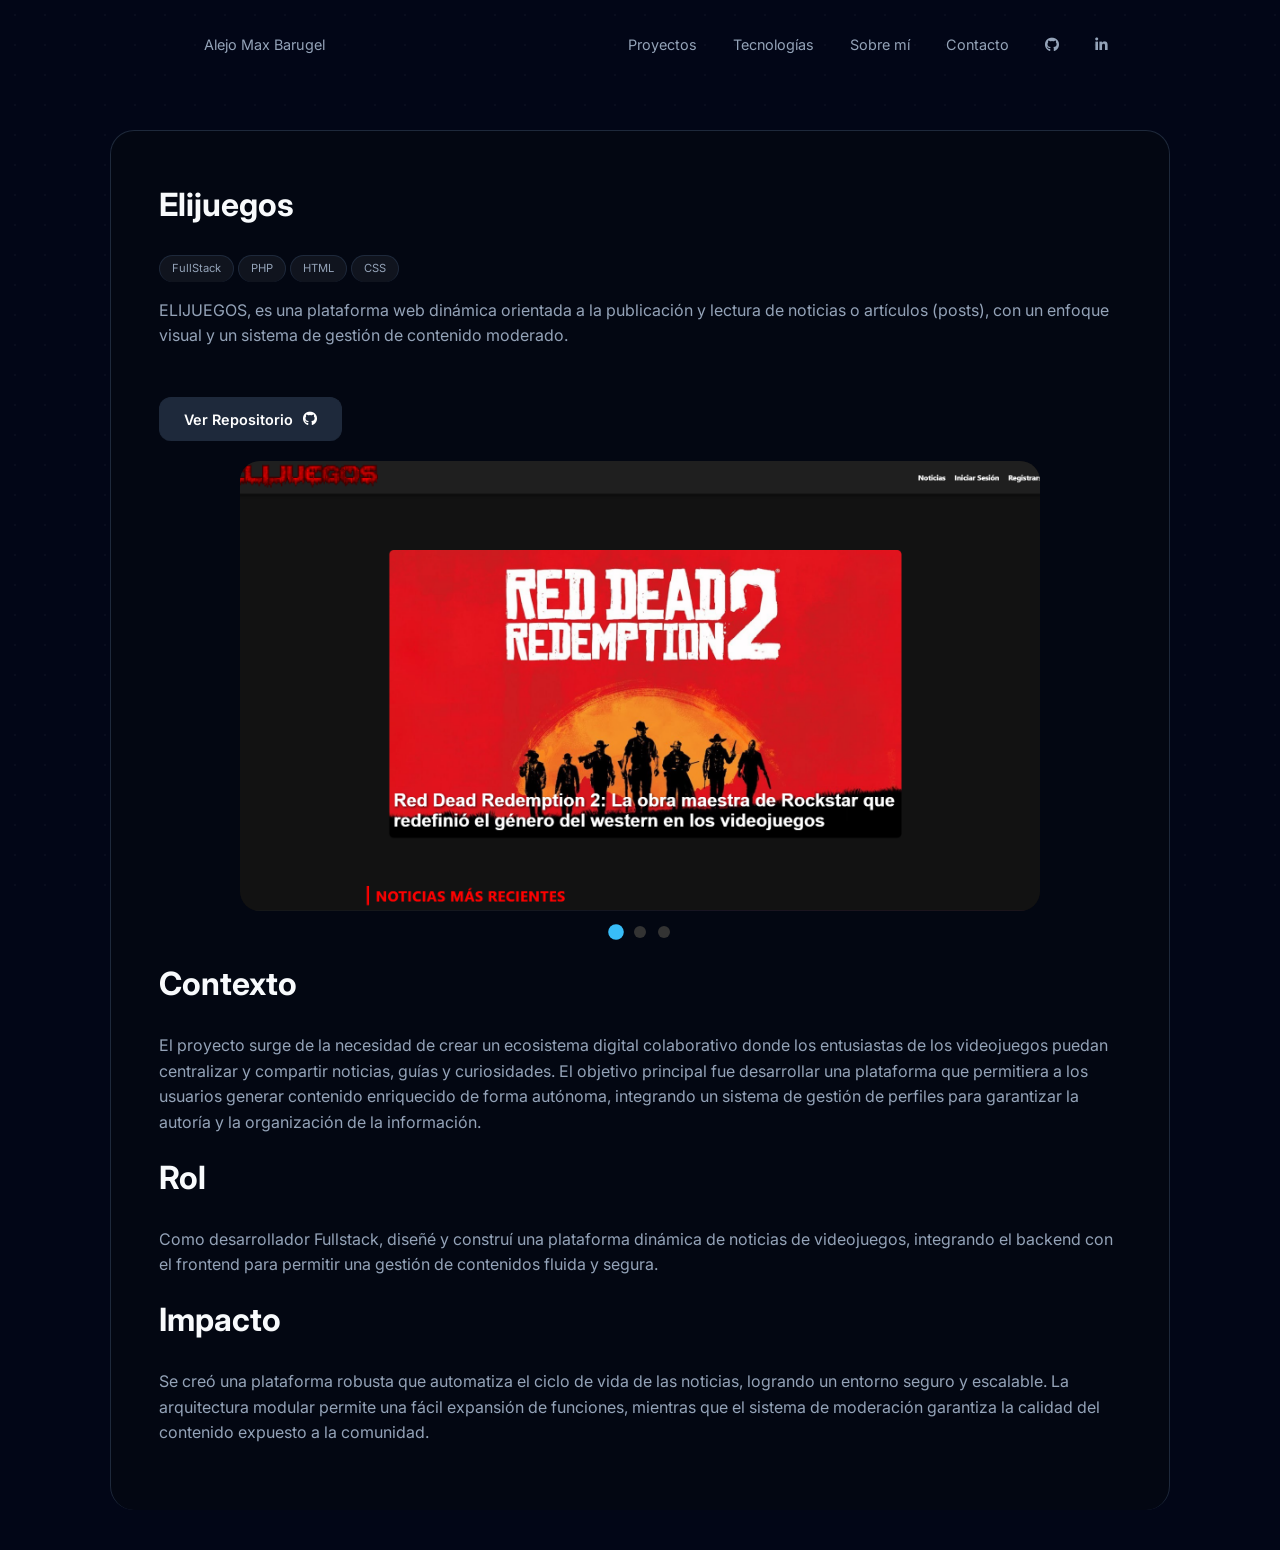
==== elijuegos.html @ e91fb5f2 "primer commit" ====
<!DOCTYPE html>
<html lang="es">
<head>
    <meta charset="UTF-8">
    <meta name="viewport" content="width=device-width, initial-scale=1.0">
    <title>Alejo Max Barugel | Developer</title>
    <link rel="stylesheet" href="https://cdnjs.cloudflare.com/ajax/libs/font-awesome/6.5.1/css/all.min.css">
    <link href="https://fonts.googleapis.com/css2?family=Inter:wght@300;400;600;800&display=swap" rel="stylesheet">
    <link rel="stylesheet" href="assets/css/style.css">
</head>
<body>
    <div class="grid-background"></div>
    
    <nav class="reveal" style="--d: 0ms;">
        <div class="nav-links"><a href="index.html">Alejo Max Barugel</a></div>
        <div class="nav-links">
            <a href="index.html">Proyectos</a>
            <a href="index.html">Tecnologías</a>
            <a href="index.html">Sobre mí</a>
            <a href="index.html">Contacto</a>
            <a href="https://github.com/BarujitaWD" target="_blank"><i class="fa-brands fa-github"></i></a>
            <a href="https://www.linkedin.com/in/alejo-barugel-a94419276" target="_blank"><i class="fa-brands fa-linkedin-in"></i></a>
        </div>
    </nav>

    <main class="main-content">
        

        <div class="cards-container">
            
			<section id="proyectos" class="card reveal" style="--d: 200ms;">
                <h2>Elijuegos</h2> <span class="badge">FullStack</span> <span class="badge">PHP</span> <span class="badge">HTML</span> <span class="badge">CSS</span>
                <p style="color: var(--text-secondary); margin-bottom: 2rem;">ELIJUEGOS, es una plataforma web dinámica orientada a la publicación y lectura de noticias o artículos (posts), con un enfoque visual y un sistema de gestión de contenido moderado.</p>
                <a href="https://github.com/BarujitaWD/elijuegos.git" class="btn-cv" >Ver Repositorio <i class="fa-brands fa-github"></i></a>

                <div class="slider-wrapper">
    <input type="radio" name="foto" id="img1" checked>
    <input type="radio" name="foto" id="img2">
    <input type="radio" name="foto" id="img3">

    <div class="slider-main">
        <div class="slides-container">
            <div class="img-slide"><img src="assets/img/slider1.png" alt="1"></div>
            <div class="img-slide"><img src="assets/img/slider2.png" alt="2"></div>
            <div class="img-slide"><img src="assets/img/slider3.png" alt="3"></div>
        </div>
    </div>

    <div class="slider-dots">
        <label for="img1"></label>
        <label for="img2"></label>
        <label for="img3"></label>
    </div>
</div>
<section class="opacity-0 animate-fade-in" style="animation-delay: 0.15s;"><h2 class="text-xs font-medium text-muted-foreground uppercase tracking-widest mb-3">Contexto</h2><p class="text-foreground leading-relaxed">El proyecto surge de la necesidad de crear un ecosistema digital colaborativo donde los entusiastas de los videojuegos puedan centralizar y compartir noticias, guías y curiosidades. El objetivo principal fue desarrollar una plataforma que permitiera a los usuarios generar contenido enriquecido de forma autónoma, integrando un sistema de gestión de perfiles para garantizar la autoría y la organización de la información.</p></section>
<section class="opacity-0 animate-fade-in" style="animation-delay: 0.2s;"><h2 class="text-xs font-medium text-muted-foreground uppercase tracking-widest mb-3">Rol</h2><p class="text-foreground leading-relaxed">Como desarrollador Fullstack, diseñé y construí una plataforma dinámica de noticias de videojuegos, integrando el backend con el frontend para permitir una gestión de contenidos fluida y segura.</p></section>
<section class="opacity-0 animate-fade-in" style="animation-delay: 0.25s;"><h2 class="text-xs font-medium text-muted-foreground uppercase tracking-widest mb-3">Impacto</h2><p class="text-foreground leading-relaxed">Se creó una plataforma robusta que automatiza el ciclo de vida de las noticias, logrando un entorno seguro y escalable. La arquitectura modular permite una fácil expansión de funciones, mientras que el sistema de moderación garantiza la calidad del contenido expuesto a la comunidad.</p></section>

                
               
            </section>

            
        </div>
    </main>
    <script src="assets/js/script.js"></script>
</body>
</html>
---- assets/css/style.css ----
:root {
    --bg-color: #020617;
    --card-bg: #030712;
    --border-color: #1e293b;
    --text-primary: #f8fafc;
    --text-secondary: #94a3b8;
    --transition-fast: 0.3s cubic-bezier(0.4, 0, 0.2, 1);
    --transition-slow: 1s cubic-bezier(0.16, 1, 0.3, 1);
}

* { margin: 0; padding: 0; box-sizing: border-box; }
html { scroll-behavior: smooth; }

body {
    background-color: var(--bg-color);
    color: var(--text-primary);
    font-family: 'Inter', sans-serif;
    line-height: 1.6;
}

.grid-background {
    position: fixed;
    top: 0; left: 0; width: 100%; height: 100%;
    background-image: radial-gradient(rgba(255,255,255,0.03) 1px, transparent 1px);
    background-size: 30px 30px;
    z-index: -1;
}

nav {
    max-width: 1000px;
    margin: 0 auto;
    padding: 2rem;
    display: flex;
    justify-content: space-between;
}

.nav-links a {
    color: var(--text-secondary);
    text-decoration: none;
    margin-left: 2rem;
    font-size: 0.9rem;
    transition: 0.3s;
}

.nav-links a:hover { color: white; text-shadow: 0 0 10px rgba(255,255,255,0.5); }

.main-content {
    max-width: 1100px;
    margin: 40px auto;
    padding: 0 20px;
    display: flex;
    gap: 40px;
}


.profile-img {
    width: 180px;
    height: 180px;
    border-radius: 50%;
    object-fit: cover;
    border: 2px solid var(--border-color);
    margin-bottom: 20px;
}

.social-column { display: flex; flex-direction: column; gap: 15px; align-items: center; }
.icon-circle {
    width: 50px;
    height: 50px;
    background: var(--card-bg);
    border: 1px solid var(--border-color);
    border-radius: 12px;
    display: flex;
    align-items: center;
    justify-content: center;
    color: white;
    text-decoration: none;
    transition: var(--transition-fast);
}

.icon-circle:hover { background: white; color: black; transform: translateY(-3px); }

.cards-container { flex: 1; display: flex; flex-direction: column; gap: 24px; }
.card {
    background: var(--card-bg);
    border: 1px solid var(--border-color);
    border-radius: 24px;
    padding: 3rem;
    transition: border-color 0.3s;
}
.card:hover { border-color: #334155; }

h2 { margin-bottom: 1.5rem; font-size: 2rem; }
p { color: var(--text-secondary); margin-bottom: 1rem; }


.btn-cv, .copy-btn {
    display: inline-flex;
    align-items: center;
    gap: 10px;
    background: #1e293b;
    color: white;
    padding: 10px 24px;
    border-radius: 12px;
    text-decoration: none;
    margin-top: 1rem;
    font-weight: 600;
    transition: var(--transition-fast);
    border: 1px solid var(--border-color);
    cursor: pointer;
    font-family: inherit; 
    font-size: 0.9rem;
}

.btn-cv:hover, .copy-btn:hover { 
    background: white; 
    color: black; 
    transform: translateY(-2px);
}

.tech-grid {
    display: grid;
    grid-template-columns: repeat(2, 1fr);
    gap: 20px;
}

.tech-box {
    background: rgba(255,255,255,0.01);
    border: 1px solid var(--border-color);
    border-radius: 16px;
    padding: 1.5rem;
    transition: 0.3s;
}

.tech-box:hover {
    background: rgba(255,255,255,0.03);
    transform: scale(1.02);
    border-color: #475569;
}

.tech-box h4 { margin-bottom: 1.2rem; font-size: 0.9rem; text-transform: uppercase; }

.tech-icons { display: flex; flex-wrap: wrap; gap: 12px; }
.tech-item {
    display: flex;
    flex-direction: column;
    align-items: center;
    width: 60px;
    transition: 0.3s;
}
.tech-item i { font-size: 1.8rem; margin-bottom: 5px; opacity: 0.8; }
.tech-item span { font-size: 0.65rem; color: var(--text-secondary); text-align: center; }

.tech-item:hover { transform: translateY(-5px); }
.tech-item:hover i { opacity: 1; filter: drop-shadow(0 0 8px currentColor); }

.project-card { display: flex; gap: 5rem; padding: 5px }
.project-img { flex: 1; background: #0f172a; height: 150px; border-radius: 16px; }
.img-pro{
    width: 100%
}

.projects-link{
    text-decoration: none;
    color: var(--text-secondary);
}




.badge {
    background: rgba(255,255,255,0.05);
    padding: 4px 12px;
    border-radius: 100px;
    font-size: 0.7rem;
    border: 1px solid var(--border-color);
    color: #94a3b8;
    margin-bottom: 1rem;
    display: inline-block;
}

.reveal {
    opacity: 0;
    transform: translateY(20px);
    transition: var(--transition-slow);
    transition-delay: var(--d);
}

.reveal.visible { opacity: 1; transform: translateY(0); }



#proyectos, 
#proyectos *, 
.project-card, 
.project-card * {
    text-decoration: none !important; 
    border-bottom: none !important;   
    box-shadow: none !important;      
}

/
#proyectos a, 
.project-card a {
    color: inherit !important; 
    text-decoration: none !important;
}


u {
    text-decoration: none !important;
}


  @media (max-width: 768px) {
    .main-content { flex-direction: column; }
    .profile-sidebar { position: static; }
    .profile-img{margin-left:280px;}
    .tech-grid { grid-template-columns: 1fr; }
    .social-column { flex-direction: row; justify-content: center; }
    .project-card { display: flex; gap: 5rem; }
    .project-img { flex: 1; background: #0f172a; height: 300px; border-radius: 16px; }
    .img-pro{
     height: 300px
}
}

.slider-wrapper {
    width: 100%;
    max-width: 800px;
    margin: 20px auto;
    position: relative;
}

/* Esconder los inputs */
input[type="radio"] { display: none; }

.slider-main {
    width: 100%;
    border-radius: 20px;
    overflow: hidden;
    aspect-ratio: 16 / 9; /* Mantiene la forma rectangular */
    background: #0c0c0c;
}

.slides-container {
    display: flex;
    width: 300%; /* 100% por cada imagen */
    height: 100%;
    transition: transform 0.8s cubic-bezier(0.65, 0, 0.35, 1);
}

.img-slide {
    width: 33.333%;
    height: 100%;
}

.img-slide img {
    width: 100%;
    height: 100%;
    object-fit: cover; /* Evita que la imagen se deforme */
}

/* Lógica de movimiento */
#img1:checked ~ .slider-main .slides-container { transform: translateX(0); }
#img2:checked ~ .slider-main .slides-container { transform: translateX(-33.333%); }
#img3:checked ~ .slider-main .slides-container { transform: translateX(-66.666%); }

/* Estilo de los puntos */
.slider-dots {
    display: flex;
    justify-content: center;
    gap: 12px;
    margin-top: 15px;
}

.slider-dots label {
    width: 12px;
    height: 12px;
    border-radius: 50%;
    background: #333;
    cursor: pointer;
    transition: 0.3s;
}

/* Efecto cuando está seleccionado */
#img1:checked ~ .slider-dots label[for="img1"],
#img2:checked ~ .slider-dots label[for="img2"],
#img3:checked ~ .slider-dots label[for="img3"] {
    background: #38bdf8; /* El azul de tu tema */
    transform: scale(1.3);
}
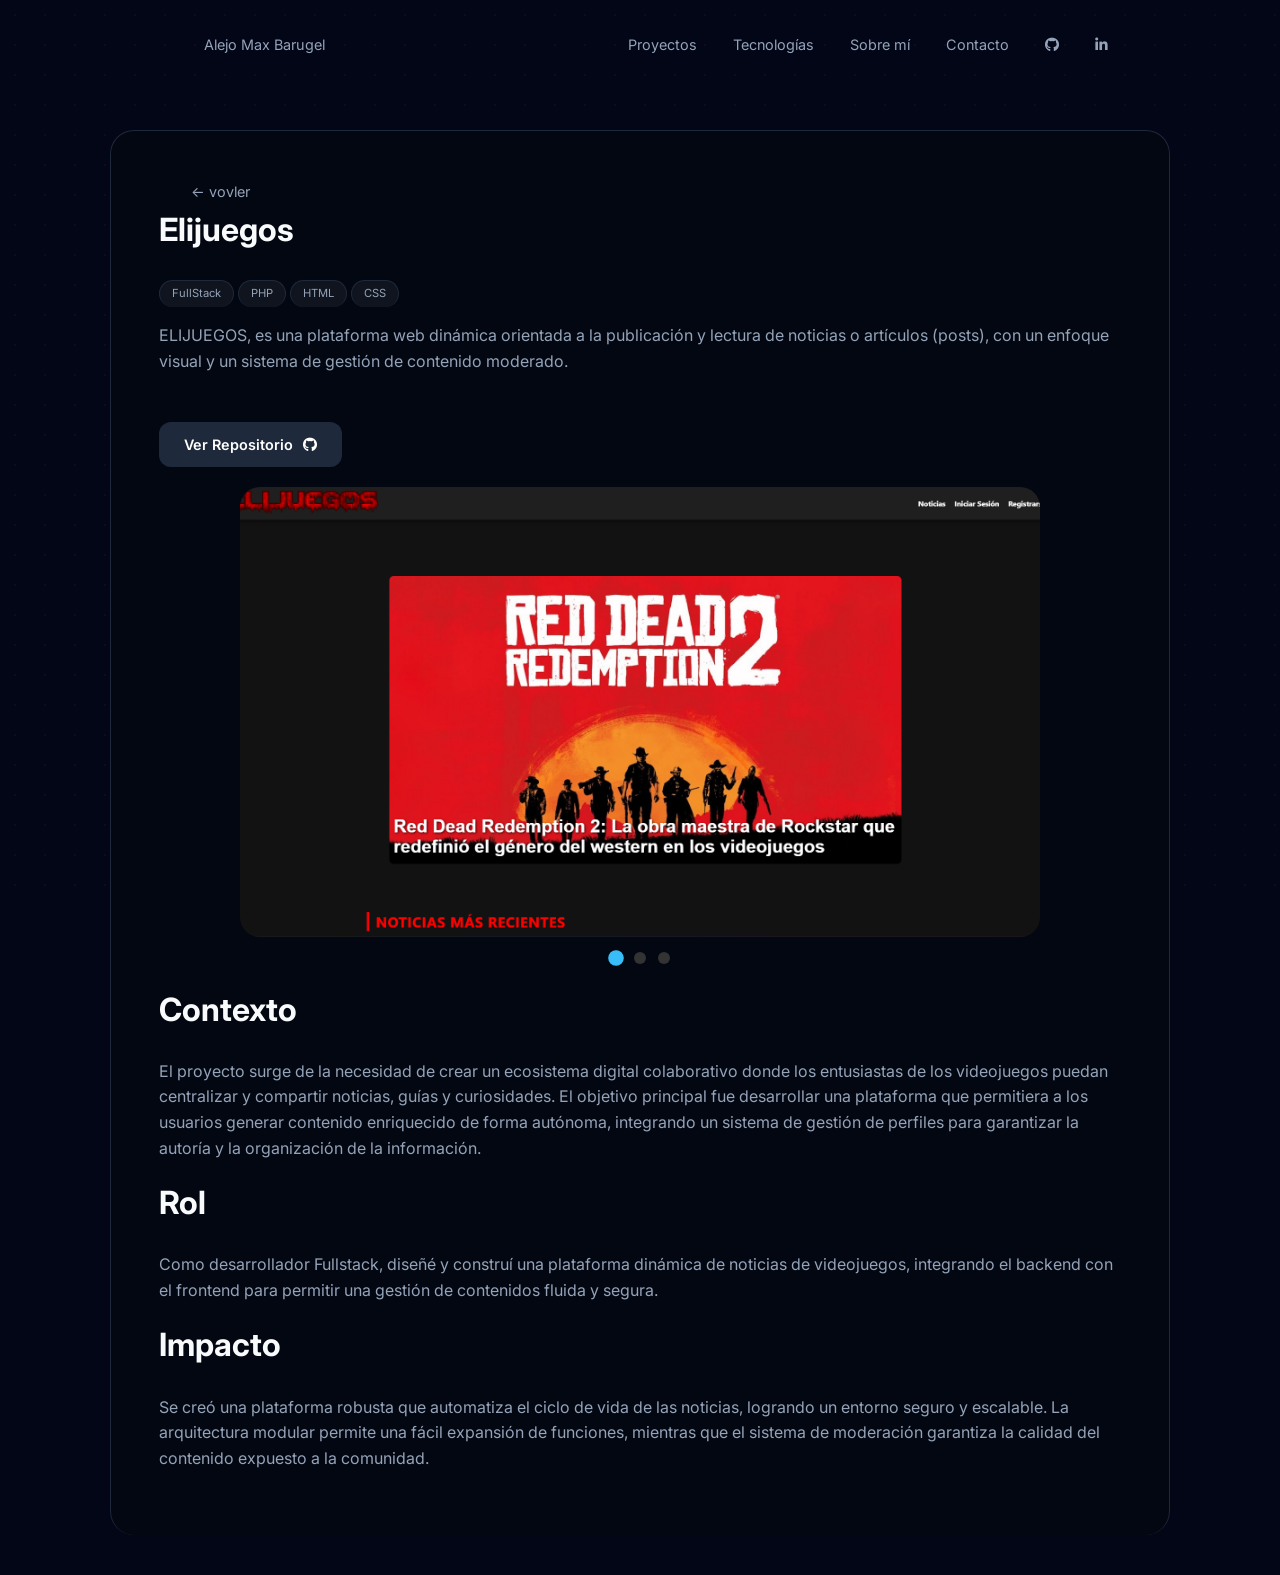
==== commit df6759c1: "Add files via upload" ====
--- a/elijuegos.html
+++ b/elijuegos.html
@@ -1,68 +1,69 @@
-<!DOCTYPE html>
-<html lang="es">
-<head>
-    <meta charset="UTF-8">
-    <meta name="viewport" content="width=device-width, initial-scale=1.0">
-    <title>Alejo Max Barugel | Developer</title>
-    <link rel="stylesheet" href="https://cdnjs.cloudflare.com/ajax/libs/font-awesome/6.5.1/css/all.min.css">
-    <link href="https://fonts.googleapis.com/css2?family=Inter:wght@300;400;600;800&display=swap" rel="stylesheet">
-    <link rel="stylesheet" href="assets/css/style.css">
-</head>
-<body>
-    <div class="grid-background"></div>
-    
-    <nav class="reveal" style="--d: 0ms;">
-        <div class="nav-links"><a href="index.html">Alejo Max Barugel</a></div>
-        <div class="nav-links">
-            <a href="index.html">Proyectos</a>
-            <a href="index.html">Tecnologías</a>
-            <a href="index.html">Sobre mí</a>
-            <a href="index.html">Contacto</a>
-            <a href="https://github.com/BarujitaWD" target="_blank"><i class="fa-brands fa-github"></i></a>
-            <a href="https://www.linkedin.com/in/alejo-barugel-a94419276" target="_blank"><i class="fa-brands fa-linkedin-in"></i></a>
-        </div>
-    </nav>
-
-    <main class="main-content">
-        
-
-        <div class="cards-container">
-            
-			<section id="proyectos" class="card reveal" style="--d: 200ms;">
-                <h2>Elijuegos</h2> <span class="badge">FullStack</span> <span class="badge">PHP</span> <span class="badge">HTML</span> <span class="badge">CSS</span>
-                <p style="color: var(--text-secondary); margin-bottom: 2rem;">ELIJUEGOS, es una plataforma web dinámica orientada a la publicación y lectura de noticias o artículos (posts), con un enfoque visual y un sistema de gestión de contenido moderado.</p>
-                <a href="https://github.com/BarujitaWD/elijuegos.git" class="btn-cv" >Ver Repositorio <i class="fa-brands fa-github"></i></a>
-
-                <div class="slider-wrapper">
-    <input type="radio" name="foto" id="img1" checked>
-    <input type="radio" name="foto" id="img2">
-    <input type="radio" name="foto" id="img3">
-
-    <div class="slider-main">
-        <div class="slides-container">
-            <div class="img-slide"><img src="assets/img/slider1.png" alt="1"></div>
-            <div class="img-slide"><img src="assets/img/slider2.png" alt="2"></div>
-            <div class="img-slide"><img src="assets/img/slider3.png" alt="3"></div>
-        </div>
-    </div>
-
-    <div class="slider-dots">
-        <label for="img1"></label>
-        <label for="img2"></label>
-        <label for="img3"></label>
-    </div>
-</div>
-<section class="opacity-0 animate-fade-in" style="animation-delay: 0.15s;"><h2 class="text-xs font-medium text-muted-foreground uppercase tracking-widest mb-3">Contexto</h2><p class="text-foreground leading-relaxed">El proyecto surge de la necesidad de crear un ecosistema digital colaborativo donde los entusiastas de los videojuegos puedan centralizar y compartir noticias, guías y curiosidades. El objetivo principal fue desarrollar una plataforma que permitiera a los usuarios generar contenido enriquecido de forma autónoma, integrando un sistema de gestión de perfiles para garantizar la autoría y la organización de la información.</p></section>
-<section class="opacity-0 animate-fade-in" style="animation-delay: 0.2s;"><h2 class="text-xs font-medium text-muted-foreground uppercase tracking-widest mb-3">Rol</h2><p class="text-foreground leading-relaxed">Como desarrollador Fullstack, diseñé y construí una plataforma dinámica de noticias de videojuegos, integrando el backend con el frontend para permitir una gestión de contenidos fluida y segura.</p></section>
-<section class="opacity-0 animate-fade-in" style="animation-delay: 0.25s;"><h2 class="text-xs font-medium text-muted-foreground uppercase tracking-widest mb-3">Impacto</h2><p class="text-foreground leading-relaxed">Se creó una plataforma robusta que automatiza el ciclo de vida de las noticias, logrando un entorno seguro y escalable. La arquitectura modular permite una fácil expansión de funciones, mientras que el sistema de moderación garantiza la calidad del contenido expuesto a la comunidad.</p></section>
-
-                
-               
-            </section>
-
-            
-        </div>
-    </main>
-    <script src="assets/js/script.js"></script>
-</body>
+<!DOCTYPE html>
+<html lang="es">
+<head>
+    <meta charset="UTF-8">
+    <meta name="viewport" content="width=device-width, initial-scale=1.0">
+    <title>Alejo Max Barugel | Developer</title>
+    <link rel="stylesheet" href="https://cdnjs.cloudflare.com/ajax/libs/font-awesome/6.5.1/css/all.min.css">
+    <link href="https://fonts.googleapis.com/css2?family=Inter:wght@300;400;600;800&display=swap" rel="stylesheet">
+    <link rel="stylesheet" href="assets/css/style.css">
+</head>
+<body>
+    <div class="grid-background"></div>
+    
+    <nav class="reveal" style="--d: 0ms;">
+        <div class="nav-links"><a href="index.html">Alejo Max Barugel</a></div>
+        <div class="nav-links">
+            <a href="index.html">Proyectos</a>
+            <a href="index.html">Tecnologías</a>
+            <a href="index.html">Sobre mí</a>
+            <a href="index.html">Contacto</a>
+            <a href="https://github.com/BarujitaWD" target="_blank"><i class="fa-brands fa-github"></i></a>
+            <a href="https://www.linkedin.com/in/alejo-barugel-a94419276" target="_blank"><i class="fa-brands fa-linkedin-in"></i></a>
+        </div>
+    </nav>
+
+    <main class="main-content">
+        
+
+        <div class="cards-container">
+            
+			<section id="proyectos" class="card reveal" style="--d: 200ms;">
+				<a href="index.html" style="color: var(--text-secondary);text-decoration: none;margin-left: 2rem; font-size: 0.9rem;transition: 0.3s;"><- vovler</a>
+                <h2>Elijuegos</h2> <span class="badge">FullStack</span> <span class="badge">PHP</span> <span class="badge">HTML</span> <span class="badge">CSS</span>
+                <p style="color: var(--text-secondary); margin-bottom: 2rem;">ELIJUEGOS, es una plataforma web dinámica orientada a la publicación y lectura de noticias o artículos (posts), con un enfoque visual y un sistema de gestión de contenido moderado.</p>
+                <a href="https://github.com/BarujitaWD/elijuegos.git" class="btn-cv" >Ver Repositorio <i class="fa-brands fa-github"></i></a>
+
+                <div class="slider-wrapper">
+    <input type="radio" name="foto" id="img1" checked>
+    <input type="radio" name="foto" id="img2">
+    <input type="radio" name="foto" id="img3">
+
+    <div class="slider-main">
+        <div class="slides-container">
+            <div class="img-slide"><img src="assets/img/slider1.png" alt="1"></div>
+            <div class="img-slide"><img src="assets/img/slider2.png" alt="2"></div>
+            <div class="img-slide"><img src="assets/img/slider3.png" alt="3"></div>
+        </div>
+    </div>
+
+    <div class="slider-dots">
+        <label for="img1"></label>
+        <label for="img2"></label>
+        <label for="img3"></label>
+    </div>
+</div>
+<section class="opacity-0 animate-fade-in" style="animation-delay: 0.15s;"><h2 class="text-xs font-medium text-muted-foreground uppercase tracking-widest mb-3">Contexto</h2><p class="text-foreground leading-relaxed">El proyecto surge de la necesidad de crear un ecosistema digital colaborativo donde los entusiastas de los videojuegos puedan centralizar y compartir noticias, guías y curiosidades. El objetivo principal fue desarrollar una plataforma que permitiera a los usuarios generar contenido enriquecido de forma autónoma, integrando un sistema de gestión de perfiles para garantizar la autoría y la organización de la información.</p></section>
+<section class="opacity-0 animate-fade-in" style="animation-delay: 0.2s;"><h2 class="text-xs font-medium text-muted-foreground uppercase tracking-widest mb-3">Rol</h2><p class="text-foreground leading-relaxed">Como desarrollador Fullstack, diseñé y construí una plataforma dinámica de noticias de videojuegos, integrando el backend con el frontend para permitir una gestión de contenidos fluida y segura.</p></section>
+<section class="opacity-0 animate-fade-in" style="animation-delay: 0.25s;"><h2 class="text-xs font-medium text-muted-foreground uppercase tracking-widest mb-3">Impacto</h2><p class="text-foreground leading-relaxed">Se creó una plataforma robusta que automatiza el ciclo de vida de las noticias, logrando un entorno seguro y escalable. La arquitectura modular permite una fácil expansión de funciones, mientras que el sistema de moderación garantiza la calidad del contenido expuesto a la comunidad.</p></section>
+
+                
+               
+            </section>
+
+            
+        </div>
+    </main>
+    <script src="assets/js/script.js"></script>
+</body>
 </html>
